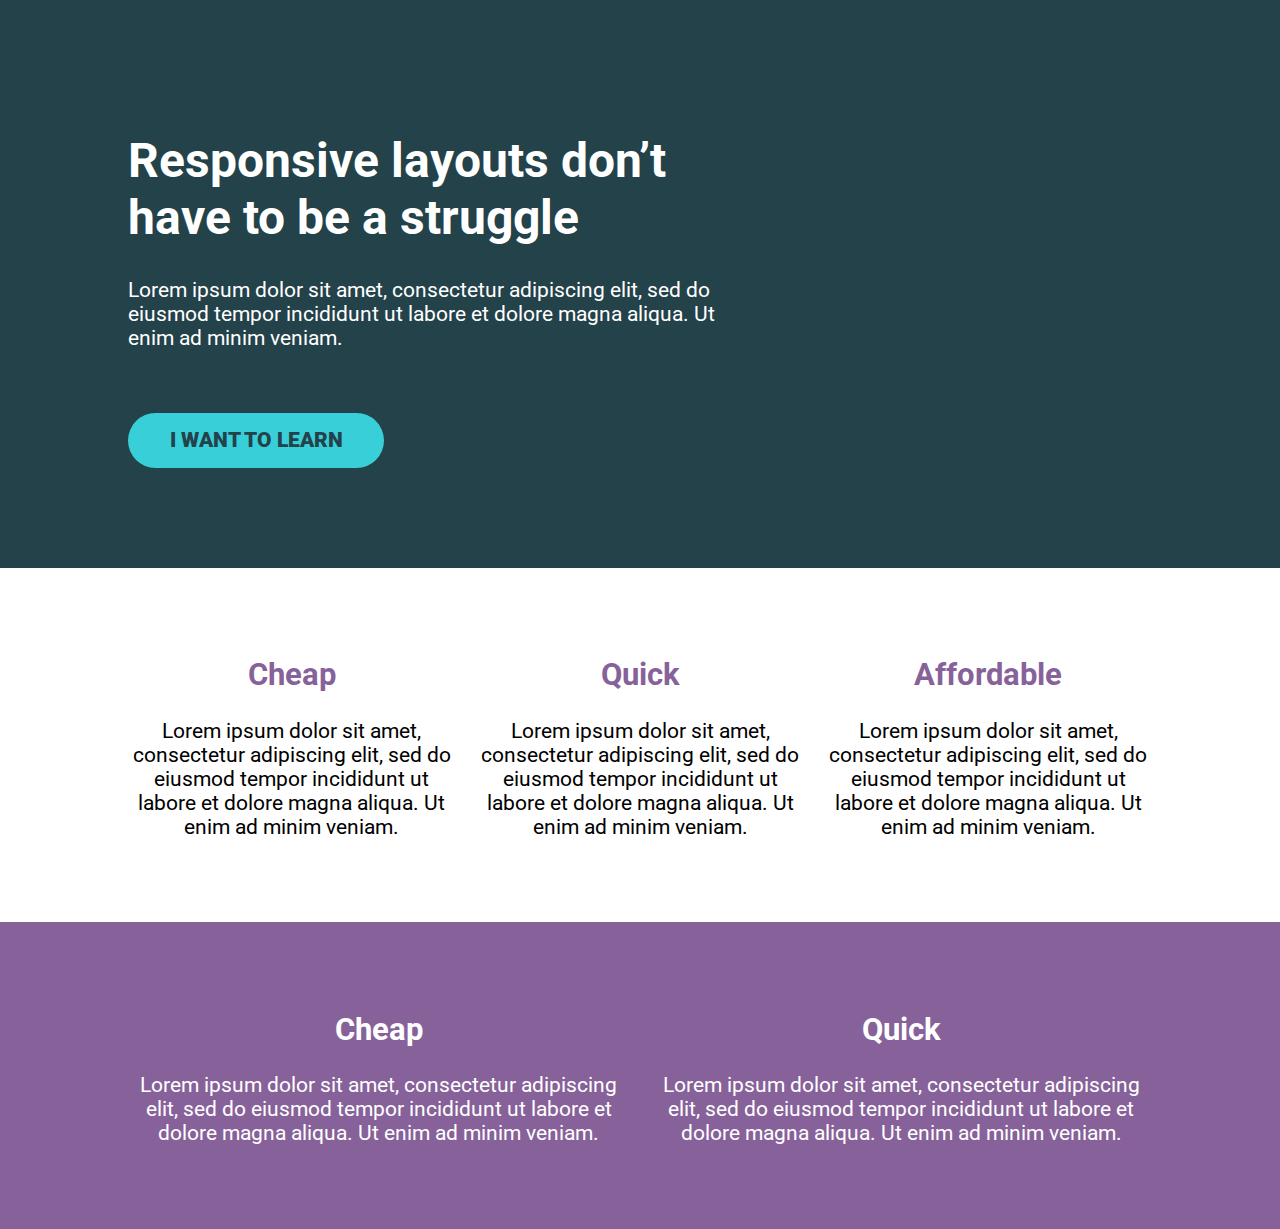
==== 02-3 - challenge start/index.html @ 405b6153 "flexbox challenge 1" ====
<!DOCTYPE html>
<html lang="en">
  <head>
    <meta charset="UTF-8" />
    <meta name="viewport" content="width=device-width, initial-scale=1.0" />
    <title>Challenge time!</title>
    <link
      href="https://fonts.googleapis.com/css2?family=Roboto:wght@400;900&display=swap"
      rel="stylesheet"
    />
    <link rel="stylesheet" href="style.css" />
  </head>
  <body>
    <div class="hero">
      <div class="container">
        <div class="hero__text">
          <h1>Responsive layouts don’t have to be a struggle</h1>
          <p>
            Lorem ipsum dolor sit amet, consectetur adipiscing elit, sed do
            eiusmod tempor incididunt ut labore et dolore magna aliqua. Ut enim
            ad minim veniam.
          </p>
          <a href="#" class="btn">I want to learn</a>
        </div>
      </div>
    </div>

    <div class="container gap">
      <div class="row">
        <div class="col">
          <h2 class="h2-1">Cheap</h2>
          <p>
            Lorem ipsum dolor sit amet, consectetur adipiscing elit, sed do
            eiusmod tempor incididunt ut labore et dolore magna aliqua. Ut enim
            ad minim veniam.
          </p>
        </div>
        <div class="col">
          <h2 class="h2-1">Quick</h2>
          <p>
            Lorem ipsum dolor sit amet, consectetur adipiscing elit, sed do
            eiusmod tempor incididunt ut labore et dolore magna aliqua. Ut enim
            ad minim veniam.
          </p>
        </div>
        <div class="col">
          <h2 class="h2-1">Affordable</h2>
          <p>
            Lorem ipsum dolor sit amet, consectetur adipiscing elit, sed do
            eiusmod tempor incididunt ut labore et dolore magna aliqua. Ut enim
            ad minim veniam.
          </p>
        </div>
      </div>
    </div>

    <div class="section2">
      <div class="container gap">
        <div class="row">
          <div class="col">
            <h2>Cheap</h2>
            <p>
              Lorem ipsum dolor sit amet, consectetur adipiscing elit, sed do
              eiusmod tempor incididunt ut labore et dolore magna aliqua. Ut
              enim ad minim veniam.
            </p>
          </div>
          <div class="col">
            <h2>Quick</h2>
            <p>
              Lorem ipsum dolor sit amet, consectetur adipiscing elit, sed do
              eiusmod tempor incididunt ut labore et dolore magna aliqua. Ut
              enim ad minim veniam.
            </p>
          </div>
        </div>
      </div>
    </div>
  </body>
</html>
---- 02-3 - challenge start/style.css ----
/* 
////// For this challenge ///////

- You will have to modify the HTML

- You can add new classes in the HTML
  if you need to

// Requirements
1. The headings in the first row must be
   a different color
2. The two .col at the bottom must go next
   to one another
3. The section at the bottom should have
   a dark background color and a different
   color of text
4. I've removed the "gap" that I created,
   so you'll have to add it back in

   */

*,
*::before,
*::after {
  box-sizing: border-box;
}

body {
  margin: 0;
  font-family: "Roboto", sans-serif;
  font-size: 1.3rem;
}

h1 {
  font-size: 3rem;
}

.container {
  width: 80%;
  max-width: 1100px;
  margin: 0 auto;
}

.row {
  /* display: flex => flex container */
  display: flex;

  /* can't use yet */
  /* gap: 100px; */
}

.col {
  /* these are now flex items */
  width: 100%;
  text-align: center;
}

.col + .col {
  margin-left: 1em;
}

.hero {
  padding: 100px 0;
  background-color: #23424a;
  color: #fff;
}

.hero__text {
  width: 60%;
}

.hero p {
  margin-bottom: 3em;
}

.btn {
  display: inline-block;
  text-decoration: none;
  text-transform: uppercase;
  color: #23424a;
  font-weight: 900;
  background-color: #38cfd9;
  padding: 0.75em 2em;
  border-radius: 100px;
}

.btn:hover,
.btn:focus {
  opacity: 0.75;
}

.h2-1 {
  color: #87629a;
}

.section2 {
  color: white;
  background: #87629a;
}

.gap {
  padding: 3em 0;
}
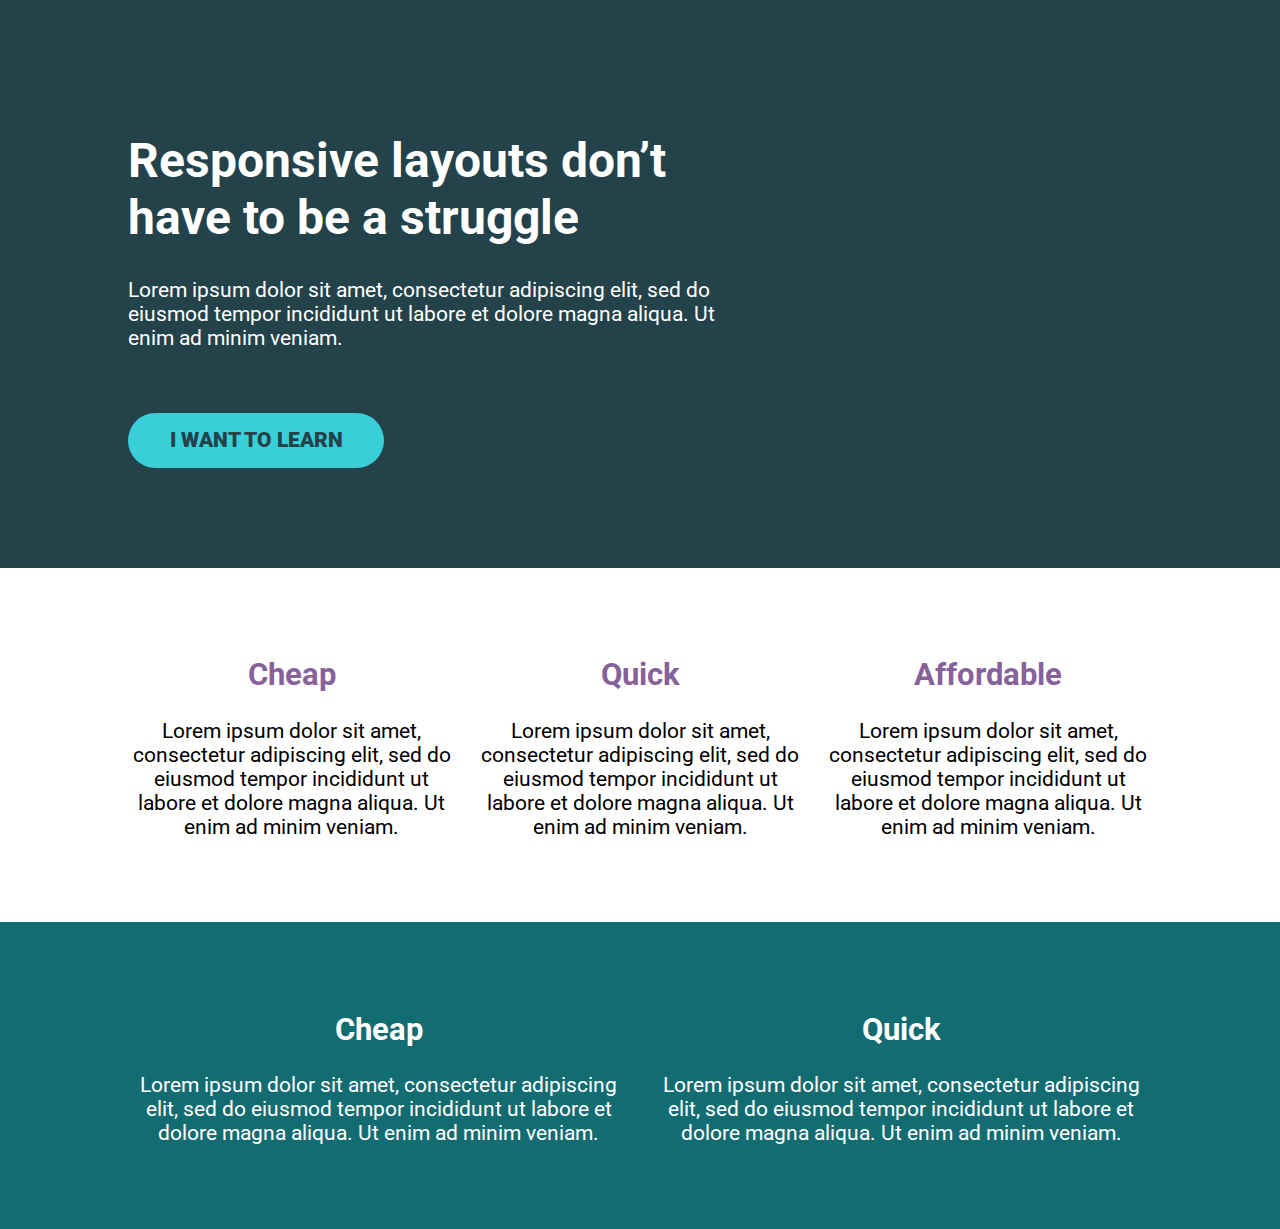
==== commit 22b23b34: "flex box challenge 1 solution" ====
--- a/02-3 - challenge start/index.html
+++ b/02-3 - challenge start/index.html
@@ -25,37 +25,39 @@
       </div>
     </div>
 
-    <div class="container gap">
-      <div class="row">
-        <div class="col">
-          <h2 class="h2-1">Cheap</h2>
-          <p>
-            Lorem ipsum dolor sit amet, consectetur adipiscing elit, sed do
-            eiusmod tempor incididunt ut labore et dolore magna aliqua. Ut enim
-            ad minim veniam.
-          </p>
-        </div>
-        <div class="col">
-          <h2 class="h2-1">Quick</h2>
-          <p>
-            Lorem ipsum dolor sit amet, consectetur adipiscing elit, sed do
-            eiusmod tempor incididunt ut labore et dolore magna aliqua. Ut enim
-            ad minim veniam.
-          </p>
-        </div>
-        <div class="col">
-          <h2 class="h2-1">Affordable</h2>
-          <p>
-            Lorem ipsum dolor sit amet, consectetur adipiscing elit, sed do
-            eiusmod tempor incididunt ut labore et dolore magna aliqua. Ut enim
-            ad minim veniam.
-          </p>
+    <section class="three-col">
+      <div class="container">
+        <div class="row">
+          <div class="col">
+            <h2>Cheap</h2>
+            <p>
+              Lorem ipsum dolor sit amet, consectetur adipiscing elit, sed do
+              eiusmod tempor incididunt ut labore et dolore magna aliqua. Ut
+              enim ad minim veniam.
+            </p>
+          </div>
+          <div class="col">
+            <h2>Quick</h2>
+            <p>
+              Lorem ipsum dolor sit amet, consectetur adipiscing elit, sed do
+              eiusmod tempor incididunt ut labore et dolore magna aliqua. Ut
+              enim ad minim veniam.
+            </p>
+          </div>
+          <div class="col">
+            <h2>Affordable</h2>
+            <p>
+              Lorem ipsum dolor sit amet, consectetur adipiscing elit, sed do
+              eiusmod tempor incididunt ut labore et dolore magna aliqua. Ut
+              enim ad minim veniam.
+            </p>
+          </div>
         </div>
       </div>
-    </div>
+    </section>
 
-    <div class="section2">
-      <div class="container gap">
+    <section class="two-col">
+      <div class="container">
         <div class="row">
           <div class="col">
             <h2>Cheap</h2>
@@ -75,6 +77,6 @@
           </div>
         </div>
       </div>
-    </div>
+    </section>
   </body>
 </html>
--- a/02-3 - challenge start/style.css
+++ b/02-3 - challenge start/style.css
@@ -55,10 +55,6 @@
   text-align: center;
 }
 
-.col + .col {
-  margin-left: 1em;
-}
-
 .hero {
   padding: 100px 0;
   background-color: #23424a;
@@ -89,15 +85,19 @@
   opacity: 0.75;
 }
 
-.h2-1 {
+.col + .col {
+  margin-left: 1em;
+}
+
+.three-col h2 {
   color: #87629a;
 }
 
-.section2 {
+.two-col {
   color: white;
-  background: #87629a;
+  background: #136c72;
 }
 
-.gap {
+section {
   padding: 3em 0;
 }
